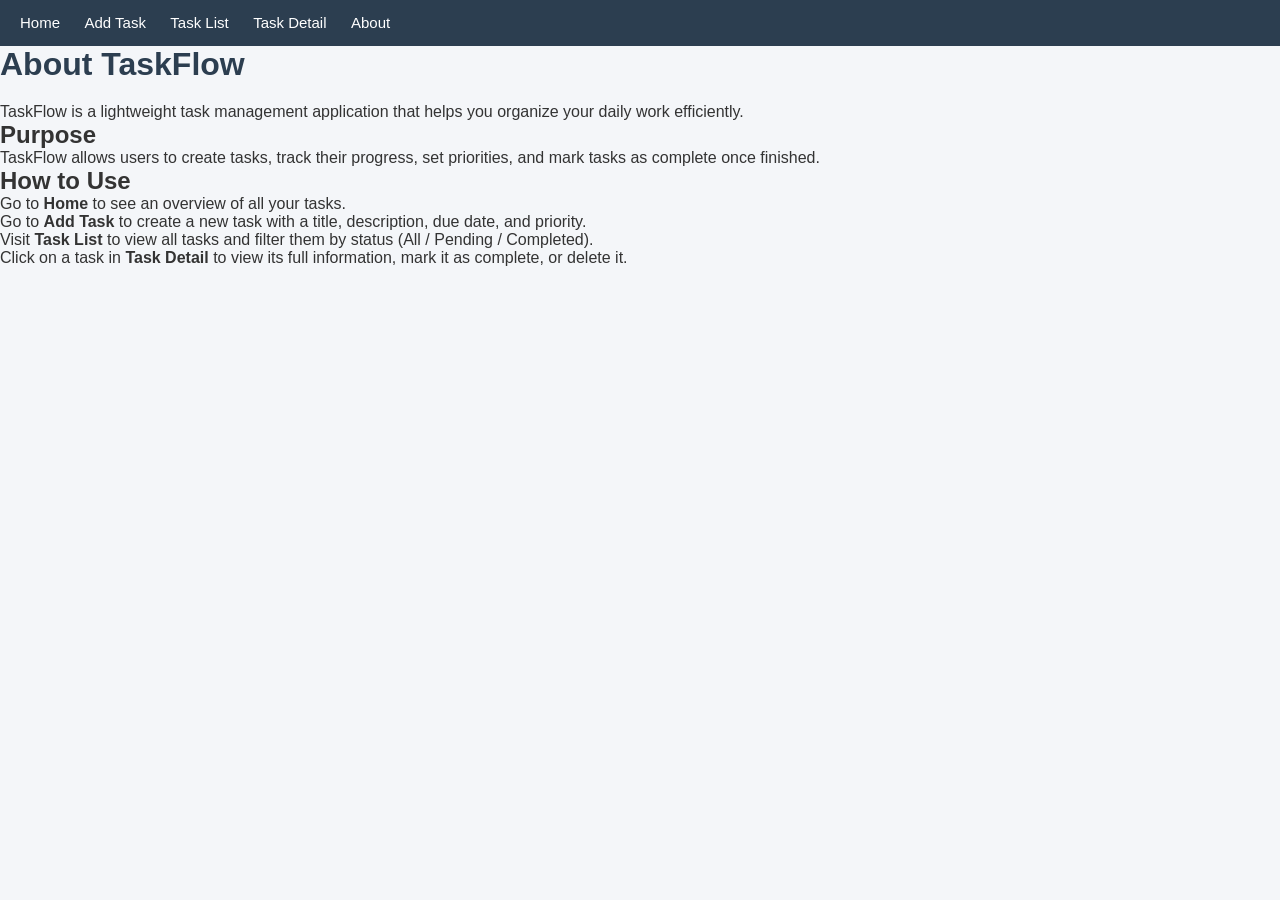
==== about.html @ 58b8dac6 "Add about.html page and update Table 1 - MuhammadAhmad-n17" ====
<!doctype html>
<html lang="en">
  <head>
    <meta charset="UTF-8" />
    <title>About - TaskFlow</title>
    <link rel="stylesheet" href="style.css" />
  </head>
  <body>
    <nav>
      <a href="index.html">Home</a>
      <a href="add-task.html">Add Task</a>
      <a href="task-list.html">Task List</a>
      <a href="task-detail.html">Task Detail</a>
      <a href="about.html">About</a>
    </nav>
    <h1>About TaskFlow</h1>
    <p>
      TaskFlow is a lightweight task management application that helps you
      organize your daily work efficiently.
    </p>
    <h2>Purpose</h2>
    <p>
      TaskFlow allows users to create tasks, track their progress, set
      priorities, and mark tasks as complete once finished.
    </p>
    <h2>How to Use</h2>
    <ul>
      <li>Go to <strong>Home</strong> to see an overview of all your tasks.</li>
      <li>
        Go to <strong>Add Task</strong> to create a new task with a title,
        description, due date, and priority.
      </li>
      <li>
        Visit <strong>Task List</strong> to view all tasks and filter them by
        status (All / Pending / Completed).
      </li>
      <li>
        Click on a task in <strong>Task Detail</strong> to view its full
        information, mark it as complete, or delete it.
      </li>
    </ul>
  </body>
</html>
---- style.css ----
* {
  margin: 0;
  padding: 0;
  box-sizing: border-box;
}

body {
  font-family: Arial, sans-serif;
  background-color: #f4f6f9;
  color: #333;
}

nav {
  background-color: #2c3e50;
  padding: 14px 20px;
}

nav a {
  color: white;
  text-decoration: none;
  margin-right: 20px;
  font-size: 15px;
}

nav a:hover {
  text-decoration: underline;
}

.container {
  max-width: 900px;
  margin: 40px auto;
  padding: 20px;
  background: white;
  border-radius: 8px;
  box-shadow: 0 2px 8px rgba(0,0,0,0.1);
}

h1 {
  color: #2c3e50;
  margin-bottom: 20px;
}

table {
  width: 100%;
  border-collapse: collapse;
  margin-top: 20px;
}

th, td {
  border: 1px solid #ddd;
  padding: 10px;
  text-align: left;
}

th {
  background-color: #2c3e50;
  color: white;
}

.btn {
  display: inline-block;
  padding: 8px 16px;
  background-color: #2c3e50;
  color: white;
  border-radius: 4px;
  text-decoration: none;
  margin-top: 10px;
}
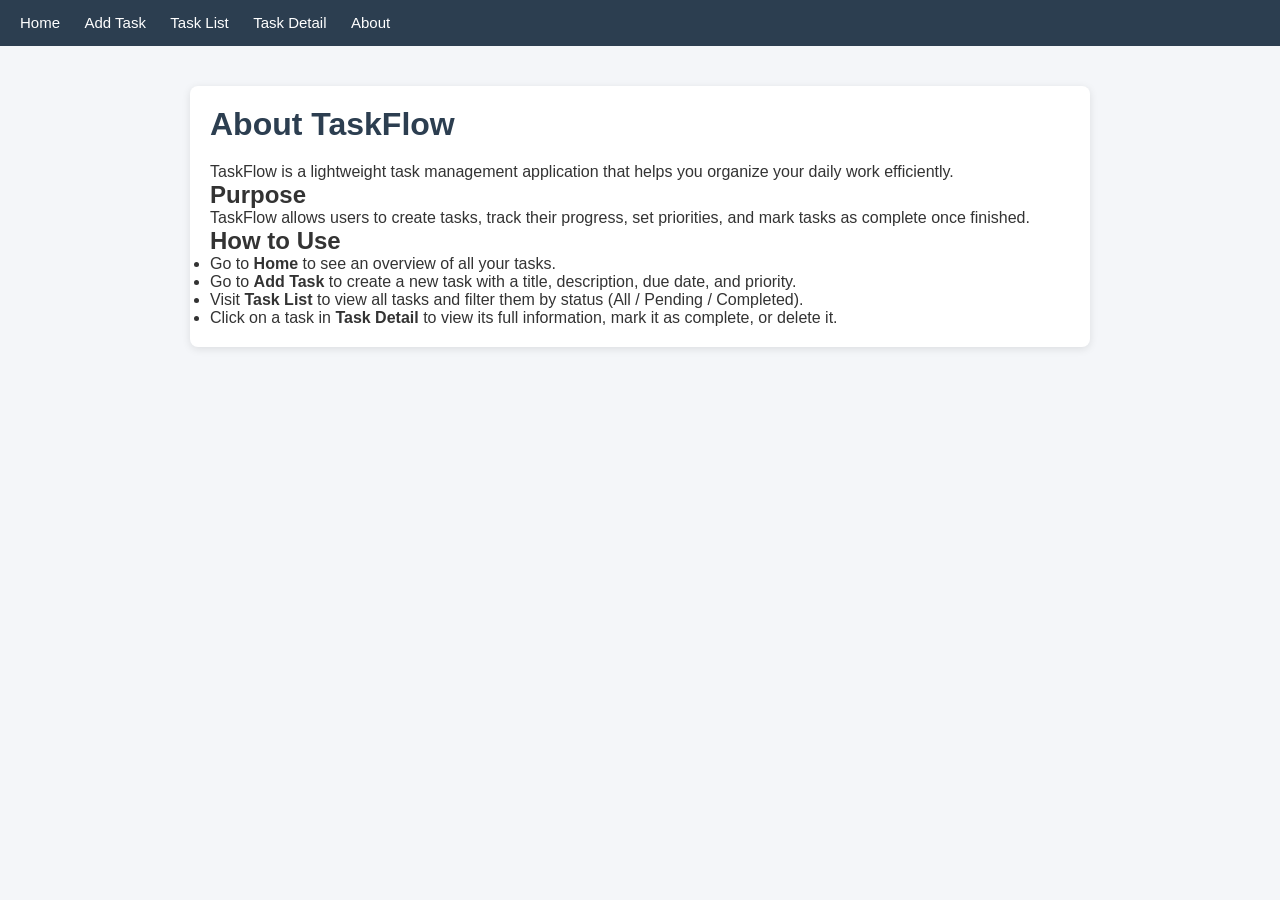
==== commit 7d29e7a9: "Wrap about page content in shared container div" ====
--- a/about.html
+++ b/about.html
@@ -13,31 +13,35 @@
       <a href="task-detail.html">Task Detail</a>
       <a href="about.html">About</a>
     </nav>
-    <h1>About TaskFlow</h1>
-    <p>
-      TaskFlow is a lightweight task management application that helps you
-      organize your daily work efficiently.
-    </p>
-    <h2>Purpose</h2>
-    <p>
-      TaskFlow allows users to create tasks, track their progress, set
-      priorities, and mark tasks as complete once finished.
-    </p>
-    <h2>How to Use</h2>
-    <ul>
-      <li>Go to <strong>Home</strong> to see an overview of all your tasks.</li>
-      <li>
-        Go to <strong>Add Task</strong> to create a new task with a title,
-        description, due date, and priority.
-      </li>
-      <li>
-        Visit <strong>Task List</strong> to view all tasks and filter them by
-        status (All / Pending / Completed).
-      </li>
-      <li>
-        Click on a task in <strong>Task Detail</strong> to view its full
-        information, mark it as complete, or delete it.
-      </li>
-    </ul>
+    <div class="container">
+      <h1>About TaskFlow</h1>
+      <p>
+        TaskFlow is a lightweight task management application that helps you
+        organize your daily work efficiently.
+      </p>
+      <h2>Purpose</h2>
+      <p>
+        TaskFlow allows users to create tasks, track their progress, set
+        priorities, and mark tasks as complete once finished.
+      </p>
+      <h2>How to Use</h2>
+      <ul>
+        <li>
+          Go to <strong>Home</strong> to see an overview of all your tasks.
+        </li>
+        <li>
+          Go to <strong>Add Task</strong> to create a new task with a title,
+          description, due date, and priority.
+        </li>
+        <li>
+          Visit <strong>Task List</strong> to view all tasks and filter them by
+          status (All / Pending / Completed).
+        </li>
+        <li>
+          Click on a task in <strong>Task Detail</strong> to view its full
+          information, mark it as complete, or delete it.
+        </li>
+      </ul>
+    </div>
   </body>
 </html>
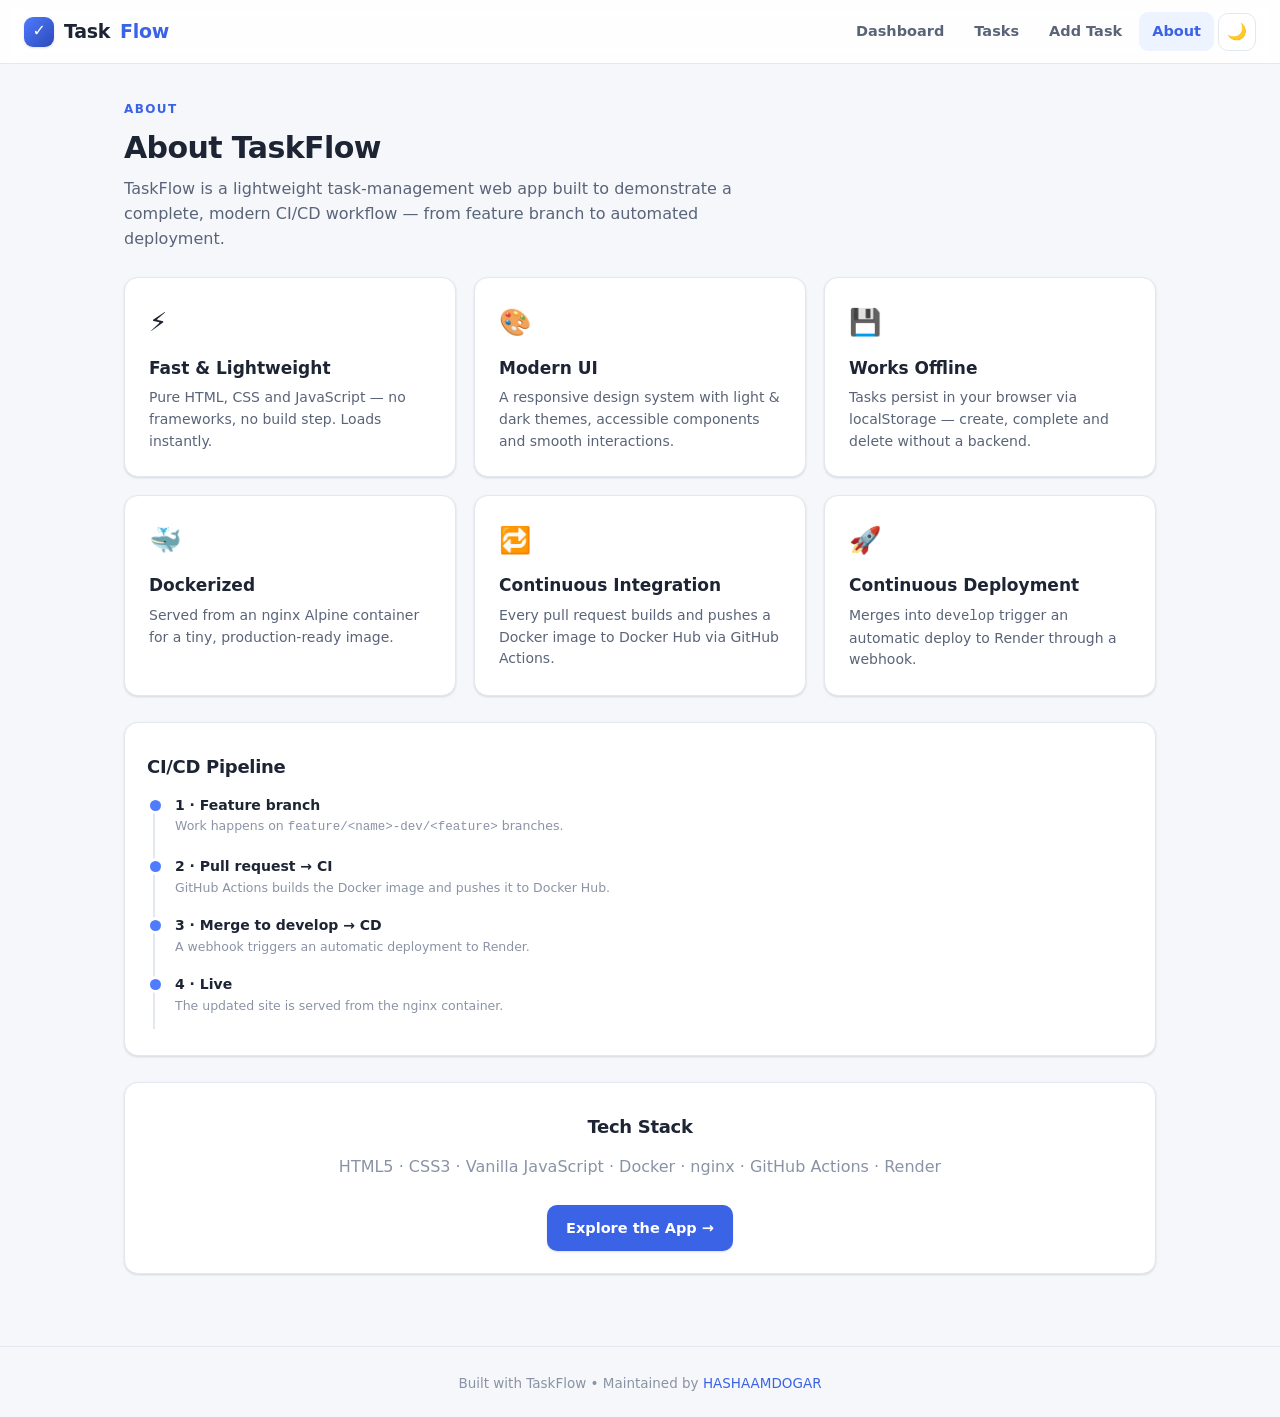
==== commit 17432f2c: "Redesign TaskFlow into a modern, professional web app - New responsive design system (style.css) wit" ====
--- a/about.html
+++ b/about.html
@@ -1,47 +1,62 @@
-<!doctype html>
+<!DOCTYPE html>
 <html lang="en">
-  <head>
-    <meta charset="UTF-8" />
-    <title>About - TaskFlow</title>
-    <link rel="stylesheet" href="style.css" />
-  </head>
-  <body>
-    <nav>
-      <a href="index.html">Home</a>
+<head>
+  <meta charset="UTF-8">
+  <meta name="viewport" content="width=device-width, initial-scale=1.0">
+  <meta name="description" content="About TaskFlow and its CI/CD pipeline.">
+  <title>TaskFlow — About</title>
+  <link rel="icon" href="data:image/svg+xml,<svg xmlns='http://www.w3.org/2000/svg' viewBox='0 0 100 100'><text y='.9em' font-size='90'>✅</text></svg>">
+  <link rel="stylesheet" href="style.css">
+</head>
+<body>
+  <nav class="navbar">
+    <a class="brand" href="index.html"><span class="logo">✓</span> Task<span><b>Flow</b></span></a>
+    <button class="nav-toggle" aria-label="Toggle navigation">☰</button>
+    <div class="nav-links">
+      <a href="index.html">Dashboard</a>
+      <a href="task-list.html">Tasks</a>
       <a href="add-task.html">Add Task</a>
-      <a href="task-list.html">Task List</a>
-      <a href="task-detail.html">Task Detail</a>
       <a href="about.html">About</a>
-    </nav>
-    <div class="container">
+      <button class="theme-toggle" aria-label="Toggle theme">🌙</button>
+    </div>
+  </nav>
+
+  <div class="container">
+    <div class="page-head">
+      <div class="eyebrow">About</div>
       <h1>About TaskFlow</h1>
-      <p>
-        TaskFlow is a lightweight task management application that helps you
-        organize your daily work efficiently.
-      </p>
-      <h2>Purpose</h2>
-      <p>
-        TaskFlow allows users to create tasks, track their progress, set
-        priorities, and mark tasks as complete once finished.
-      </p>
-      <h2>How to Use</h2>
-      <ul>
-        <li>
-          Go to <strong>Home</strong> to see an overview of all your tasks.
-        </li>
-        <li>
-          Go to <strong>Add Task</strong> to create a new task with a title,
-          description, due date, and priority.
-        </li>
-        <li>
-          Visit <strong>Task List</strong> to view all tasks and filter them by
-          status (All / Pending / Completed).
-        </li>
-        <li>
-          Click on a task in <strong>Task Detail</strong> to view its full
-          information, mark it as complete, or delete it.
-        </li>
+      <p>TaskFlow is a lightweight task-management web app built to demonstrate a complete, modern CI/CD workflow — from feature branch to automated deployment.</p>
+    </div>
+
+    <div class="feature-grid">
+      <div class="card feature"><div class="ico">⚡</div><h3>Fast & Lightweight</h3><p>Pure HTML, CSS and JavaScript — no frameworks, no build step. Loads instantly.</p></div>
+      <div class="card feature"><div class="ico">🎨</div><h3>Modern UI</h3><p>A responsive design system with light & dark themes, accessible components and smooth interactions.</p></div>
+      <div class="card feature"><div class="ico">💾</div><h3>Works Offline</h3><p>Tasks persist in your browser via localStorage — create, complete and delete without a backend.</p></div>
+      <div class="card feature"><div class="ico">🐳</div><h3>Dockerized</h3><p>Served from an nginx Alpine container for a tiny, production-ready image.</p></div>
+      <div class="card feature"><div class="ico">🔁</div><h3>Continuous Integration</h3><p>Every pull request builds and pushes a Docker image to Docker Hub via GitHub Actions.</p></div>
+      <div class="card feature"><div class="ico">🚀</div><h3>Continuous Deployment</h3><p>Merges into <code>develop</code> trigger an automatic deploy to Render through a webhook.</p></div>
+    </div>
+
+    <div class="card" style="margin-top:26px">
+      <h2 class="section-title">CI/CD Pipeline</h2>
+      <ul class="timeline">
+        <li><div class="t">1 · Feature branch</div><div class="d">Work happens on <code>feature/&lt;name&gt;-dev/&lt;feature&gt;</code> branches.</div></li>
+        <li><div class="t">2 · Pull request → CI</div><div class="d">GitHub Actions builds the Docker image and pushes it to Docker Hub.</div></li>
+        <li><div class="t">3 · Merge to develop → CD</div><div class="d">A webhook triggers an automatic deployment to Render.</div></li>
+        <li><div class="t">4 · Live</div><div class="d">The updated site is served from the nginx container.</div></li>
       </ul>
     </div>
-  </body>
+
+    <div class="card" style="margin-top:26px;text-align:center">
+      <h2 class="section-title">Tech Stack</h2>
+      <p class="muted">HTML5 · CSS3 · Vanilla JavaScript · Docker · nginx · GitHub Actions · Render</p>
+      <br>
+      <a class="btn" href="task-list.html">Explore the App →</a>
+    </div>
+  </div>
+
+  <footer>Built with TaskFlow • Maintained by <a href="https://github.com/HASHAAMDOGAR">HASHAAMDOGAR</a></footer>
+
+  <script src="app.js"></script>
+</body>
 </html>
--- a/style.css
+++ b/style.css
@@ -1,68 +1,363 @@
-* {
-  margin: 0;
-  padding: 0;
-  box-sizing: border-box;
-}
+/* ============================================================
+   TaskFlow — Design System
+   A modern, responsive, accessible UI theme.
+   ============================================================ */
+
+:root {
+  /* Brand palette */
+  --brand-50:  #eef4ff;
+  --brand-100: #d9e6ff;
+  --brand-300: #8fb4ff;
+  --brand-500: #4f7cff;
+  --brand-600: #3b63e6;
+  --brand-700: #2c49b8;
+
+  /* Neutrals */
+  --bg:        #f5f7fb;
+  --surface:   #ffffff;
+  --surface-2: #f0f3f9;
+  --border:    #e3e8f0;
+  --text:      #1d2433;
+  --text-soft: #5a6478;
+  --text-mute: #8a93a6;
+
+  /* Status */
+  --success: #1eaf6b;
+  --success-bg: #e4f7ee;
+  --warning: #e6951c;
+  --warning-bg: #fdf2dd;
+  --danger:  #e1483b;
+  --danger-bg: #fce8e6;
+  --info:    #3b82f6;
+  --info-bg: #e6f0ff;
+
+  /* Shape & depth */
+  --radius:    14px;
+  --radius-sm: 9px;
+  --shadow-sm: 0 1px 2px rgba(16, 24, 40, .06), 0 1px 3px rgba(16, 24, 40, .08);
+  --shadow-md: 0 6px 18px rgba(16, 24, 40, .08);
+  --shadow-lg: 0 18px 40px rgba(16, 24, 40, .14);
+
+  --maxw: 1080px;
+  --nav-h: 64px;
+}
+
+/* Dark theme */
+html[data-theme="dark"] {
+  --bg:        #0e1320;
+  --surface:   #161d2e;
+  --surface-2: #1d2538;
+  --border:    #2a3450;
+  --text:      #eef1f7;
+  --text-soft: #aab3c7;
+  --text-mute: #7e889e;
+  --brand-50:  #1a2236;
+  --shadow-sm: 0 1px 2px rgba(0,0,0,.4);
+  --shadow-md: 0 6px 18px rgba(0,0,0,.45);
+  --shadow-lg: 0 18px 40px rgba(0,0,0,.55);
+}
+
+* { margin: 0; padding: 0; box-sizing: border-box; }
+
+html { scroll-behavior: smooth; }
 
 body {
-  font-family: Arial, sans-serif;
-  background-color: #f4f6f9;
-  color: #333;
-}
-
-nav {
-  background-color: #2c3e50;
-  padding: 14px 20px;
-}
-
-nav a {
-  color: white;
+  font-family: "Segoe UI", system-ui, -apple-system, Roboto, Helvetica, Arial, sans-serif;
+  background: var(--bg);
+  color: var(--text);
+  line-height: 1.55;
+  -webkit-font-smoothing: antialiased;
+  transition: background .25s ease, color .25s ease;
+}
+
+/* ---------------- Navbar ---------------- */
+.navbar {
+  position: sticky;
+  top: 0;
+  z-index: 50;
+  height: var(--nav-h);
+  display: flex;
+  align-items: center;
+  gap: 24px;
+  padding: 0 24px;
+  background: color-mix(in srgb, var(--surface) 88%, transparent);
+  backdrop-filter: saturate(160%) blur(10px);
+  border-bottom: 1px solid var(--border);
+}
+
+.brand {
+  display: flex;
+  align-items: center;
+  gap: 10px;
+  font-weight: 800;
+  font-size: 19px;
+  color: var(--text);
   text-decoration: none;
-  margin-right: 20px;
-  font-size: 15px;
-}
-
-nav a:hover {
-  text-decoration: underline;
-}
-
-.container {
-  max-width: 900px;
-  margin: 40px auto;
+  letter-spacing: -.3px;
+}
+.brand .logo {
+  width: 30px; height: 30px;
+  display: grid; place-items: center;
+  border-radius: 9px;
+  background: linear-gradient(135deg, var(--brand-500), var(--brand-700));
+  color: #fff; font-size: 16px;
+  box-shadow: var(--shadow-sm);
+}
+.brand span b { color: var(--brand-600); }
+
+.nav-links { display: flex; gap: 4px; margin-left: auto; align-items: center; }
+.nav-links a {
+  color: var(--text-soft);
+  text-decoration: none;
+  font-size: 14.5px;
+  font-weight: 600;
+  padding: 8px 13px;
+  border-radius: 9px;
+  transition: background .15s, color .15s;
+}
+.nav-links a:hover { background: var(--surface-2); color: var(--text); }
+.nav-links a.active { background: var(--brand-50); color: var(--brand-600); }
+html[data-theme="dark"] .nav-links a.active { color: var(--brand-300); }
+
+.theme-toggle {
+  width: 38px; height: 38px;
+  border: 1px solid var(--border);
+  background: var(--surface);
+  border-radius: 10px;
+  cursor: pointer;
+  font-size: 16px;
+  display: grid; place-items: center;
+  color: var(--text);
+  transition: background .15s, transform .15s;
+}
+.theme-toggle:hover { background: var(--surface-2); transform: translateY(-1px); }
+
+.nav-toggle { display: none; background: none; border: 0; color: var(--text); font-size: 22px; cursor: pointer; }
+
+/* ---------------- Layout ---------------- */
+.container { max-width: var(--maxw); margin: 0 auto; padding: 36px 24px 72px; }
+
+.page-head { margin-bottom: 26px; }
+.page-head .eyebrow {
+  text-transform: uppercase; letter-spacing: 1.4px; font-size: 12px;
+  font-weight: 700; color: var(--brand-600);
+}
+html[data-theme="dark"] .page-head .eyebrow { color: var(--brand-300); }
+.page-head h1 { font-size: 30px; letter-spacing: -.6px; margin: 6px 0 6px; }
+.page-head p { color: var(--text-soft); max-width: 60ch; }
+
+/* ---------------- Hero ---------------- */
+.hero {
+  position: relative;
+  overflow: hidden;
+  border-radius: 22px;
+  padding: 54px 40px;
+  color: #fff;
+  background: radial-gradient(1200px 400px at 80% -20%, #6f93ff 0%, transparent 60%),
+              linear-gradient(135deg, var(--brand-600), var(--brand-700));
+  box-shadow: var(--shadow-lg);
+  margin-bottom: 34px;
+}
+.hero h1 { font-size: 40px; line-height: 1.1; letter-spacing: -1px; max-width: 16ch; }
+.hero p { margin-top: 14px; font-size: 17px; color: rgba(255,255,255,.9); max-width: 52ch; }
+.hero .actions { margin-top: 26px; display: flex; gap: 12px; flex-wrap: wrap; }
+.hero .glow {
+  position: absolute; right: -80px; bottom: -120px;
+  width: 360px; height: 360px; border-radius: 50%;
+  background: rgba(255,255,255,.12); filter: blur(10px);
+}
+
+/* ---------------- Buttons ---------------- */
+.btn {
+  display: inline-flex; align-items: center; gap: 8px;
+  padding: 11px 18px;
+  background: var(--brand-600);
+  color: #fff;
+  border: 1px solid transparent;
+  border-radius: 10px;
+  font-size: 14.5px; font-weight: 600;
+  text-decoration: none; cursor: pointer;
+  transition: transform .12s, box-shadow .15s, background .15s;
+  box-shadow: var(--shadow-sm);
+}
+.btn:hover { background: var(--brand-700); transform: translateY(-1px); box-shadow: var(--shadow-md); }
+.btn:active { transform: translateY(0); }
+.btn.secondary { background: var(--surface); color: var(--text); border-color: var(--border); }
+.btn.secondary:hover { background: var(--surface-2); }
+.btn.ghost { background: rgba(255,255,255,.14); color: #fff; }
+.btn.ghost:hover { background: rgba(255,255,255,.24); }
+.btn.danger { background: var(--danger); }
+.btn.danger:hover { background: #c33; }
+.btn.sm { padding: 7px 12px; font-size: 13px; }
+
+/* ---------------- Cards & stats ---------------- */
+.card {
+  background: var(--surface);
+  border: 1px solid var(--border);
+  border-radius: var(--radius);
+  padding: 22px;
+  box-shadow: var(--shadow-sm);
+}
+
+.stats-grid {
+  display: grid;
+  grid-template-columns: repeat(4, 1fr);
+  gap: 18px;
+  margin-bottom: 30px;
+}
+.stat {
+  background: var(--surface);
+  border: 1px solid var(--border);
+  border-radius: var(--radius);
   padding: 20px;
-  background: white;
-  border-radius: 8px;
-  box-shadow: 0 2px 8px rgba(0,0,0,0.1);
-}
-
-h1 {
-  color: #2c3e50;
-  margin-bottom: 20px;
-}
-
-table {
-  width: 100%;
-  border-collapse: collapse;
-  margin-top: 20px;
-}
-
-th, td {
-  border: 1px solid #ddd;
-  padding: 10px;
-  text-align: left;
-}
-
-th {
-  background-color: #2c3e50;
-  color: white;
-}
-
-.btn {
-  display: inline-block;
-  padding: 8px 16px;
-  background-color: #2c3e50;
-  color: white;
-  border-radius: 4px;
-  text-decoration: none;
-  margin-top: 10px;
-}+  box-shadow: var(--shadow-sm);
+  transition: transform .15s, box-shadow .15s;
+}
+.stat:hover { transform: translateY(-3px); box-shadow: var(--shadow-md); }
+.stat .ico {
+  width: 42px; height: 42px; border-radius: 11px;
+  display: grid; place-items: center; font-size: 20px; margin-bottom: 14px;
+}
+.stat .ico.blue   { background: var(--info-bg);    color: var(--info); }
+.stat .ico.amber  { background: var(--warning-bg); color: var(--warning); }
+.stat .ico.green  { background: var(--success-bg); color: var(--success); }
+.stat .ico.red    { background: var(--danger-bg);  color: var(--danger); }
+.stat .num { font-size: 30px; font-weight: 800; letter-spacing: -1px; }
+.stat .label { color: var(--text-soft); font-size: 13.5px; font-weight: 600; }
+.stat .bar { height: 6px; border-radius: 99px; background: var(--surface-2); margin-top: 12px; overflow: hidden; }
+.stat .bar > i { display: block; height: 100%; border-radius: 99px; background: var(--brand-500); }
+
+/* ---------------- Toolbar ---------------- */
+.toolbar {
+  display: flex; gap: 12px; flex-wrap: wrap; align-items: center;
+  margin-bottom: 18px;
+}
+.search {
+  position: relative; flex: 1; min-width: 220px;
+}
+.search input {
+  width: 100%; padding: 11px 14px 11px 40px;
+  border: 1px solid var(--border); border-radius: 10px;
+  background: var(--surface); color: var(--text); font-size: 14.5px;
+}
+.search::before {
+  content: "🔍"; position: absolute; left: 13px; top: 50%;
+  transform: translateY(-50%); font-size: 14px; opacity: .6;
+}
+.search input:focus { outline: none; border-color: var(--brand-500); box-shadow: 0 0 0 3px var(--brand-50); }
+
+.filters { display: flex; gap: 8px; flex-wrap: wrap; }
+.chip {
+  padding: 9px 15px; border: 1px solid var(--border);
+  background: var(--surface); color: var(--text-soft);
+  border-radius: 99px; font-size: 13.5px; font-weight: 600; cursor: pointer;
+  transition: all .15s;
+}
+.chip:hover { background: var(--surface-2); }
+.chip.active { background: var(--brand-600); color: #fff; border-color: var(--brand-600); }
+
+/* ---------------- Table ---------------- */
+.table-wrap { background: var(--surface); border: 1px solid var(--border); border-radius: var(--radius); overflow: hidden; box-shadow: var(--shadow-sm); }
+table { width: 100%; border-collapse: collapse; }
+thead th {
+  background: var(--surface-2); color: var(--text-soft);
+  text-align: left; font-size: 12.5px; text-transform: uppercase;
+  letter-spacing: .6px; padding: 14px 18px; font-weight: 700;
+}
+tbody td { padding: 15px 18px; border-top: 1px solid var(--border); font-size: 14.5px; }
+tbody tr { transition: background .12s; }
+tbody tr:hover { background: var(--surface-2); }
+tbody td a { color: var(--brand-600); text-decoration: none; font-weight: 600; }
+html[data-theme="dark"] tbody td a { color: var(--brand-300); }
+tbody td a:hover { text-decoration: underline; }
+
+/* ---------------- Badges ---------------- */
+.badge {
+  display: inline-flex; align-items: center; gap: 6px;
+  padding: 4px 11px; border-radius: 99px;
+  font-size: 12.5px; font-weight: 700;
+}
+.badge::before { content: ""; width: 7px; height: 7px; border-radius: 50%; background: currentColor; }
+.badge.pending   { background: var(--warning-bg); color: var(--warning); }
+.badge.completed { background: var(--success-bg); color: var(--success); }
+.badge.high   { background: var(--danger-bg);  color: var(--danger); }
+.badge.medium { background: var(--warning-bg); color: var(--warning); }
+.badge.low    { background: var(--info-bg);    color: var(--info); }
+
+/* ---------------- Forms ---------------- */
+.form-grid { display: grid; grid-template-columns: 1fr 1fr; gap: 18px; }
+.field { display: flex; flex-direction: column; gap: 7px; }
+.field.full { grid-column: 1 / -1; }
+.field label { font-size: 13.5px; font-weight: 700; color: var(--text-soft); }
+.field input, .field select, .field textarea {
+  padding: 11px 13px; border: 1px solid var(--border); border-radius: 10px;
+  background: var(--surface); color: var(--text); font-size: 14.5px; font-family: inherit;
+}
+.field textarea { resize: vertical; min-height: 110px; }
+.field input:focus, .field select:focus, .field textarea:focus {
+  outline: none; border-color: var(--brand-500); box-shadow: 0 0 0 3px var(--brand-50);
+}
+.form-actions { display: flex; gap: 10px; margin-top: 22px; }
+
+/* ---------------- Detail view ---------------- */
+.detail-grid { display: grid; grid-template-columns: 2fr 1fr; gap: 22px; }
+.meta-list { list-style: none; display: flex; flex-direction: column; gap: 16px; }
+.meta-list li { display: flex; justify-content: space-between; align-items: center; gap: 12px; }
+.meta-list .k { color: var(--text-soft); font-size: 13.5px; font-weight: 600; }
+.progress { height: 9px; border-radius: 99px; background: var(--surface-2); overflow: hidden; }
+.progress > i { display: block; height: 100%; background: linear-gradient(90deg, var(--brand-500), var(--brand-600)); border-radius: 99px; }
+.timeline { list-style: none; position: relative; padding-left: 22px; }
+.timeline::before { content: ""; position: absolute; left: 6px; top: 4px; bottom: 4px; width: 2px; background: var(--border); }
+.timeline li { position: relative; padding: 0 0 18px 6px; }
+.timeline li::before { content: ""; position: absolute; left: -19px; top: 5px; width: 11px; height: 11px; border-radius: 50%; background: var(--brand-500); box-shadow: 0 0 0 3px var(--surface); }
+.timeline .t { font-weight: 600; font-size: 14px; }
+.timeline .d { color: var(--text-mute); font-size: 12.5px; }
+
+/* ---------------- Feature grid (about) ---------------- */
+.feature-grid { display: grid; grid-template-columns: repeat(3, 1fr); gap: 18px; margin-top: 24px; }
+.feature { padding: 24px; }
+.feature .ico { font-size: 26px; margin-bottom: 12px; }
+.feature h3 { font-size: 17px; margin-bottom: 6px; }
+.feature p { color: var(--text-soft); font-size: 14px; }
+
+/* ---------------- Misc ---------------- */
+.section-title { font-size: 18px; font-weight: 800; margin: 8px 0 14px; letter-spacing: -.3px; }
+.muted { color: var(--text-mute); }
+.empty { text-align: center; padding: 48px 20px; color: var(--text-mute); }
+.empty .big { font-size: 40px; margin-bottom: 10px; }
+
+.toast {
+  position: fixed; bottom: 24px; left: 50%; transform: translateX(-50%) translateY(20px);
+  background: var(--text); color: var(--bg);
+  padding: 13px 20px; border-radius: 12px; font-weight: 600; font-size: 14px;
+  box-shadow: var(--shadow-lg); opacity: 0; pointer-events: none;
+  transition: opacity .25s, transform .25s; z-index: 100;
+}
+.toast.show { opacity: 1; transform: translateX(-50%) translateY(0); }
+
+footer {
+  border-top: 1px solid var(--border);
+  padding: 26px 24px; text-align: center;
+  color: var(--text-mute); font-size: 13.5px;
+}
+footer a { color: var(--brand-600); text-decoration: none; }
+
+/* ---------------- Responsive ---------------- */
+@media (max-width: 860px) {
+  .stats-grid { grid-template-columns: repeat(2, 1fr); }
+  .detail-grid, .form-grid, .feature-grid { grid-template-columns: 1fr; }
+  .hero { padding: 40px 26px; }
+  .hero h1 { font-size: 30px; }
+}
+@media (max-width: 620px) {
+  .nav-toggle { display: block; margin-left: auto; }
+  .nav-links {
+    position: absolute; top: var(--nav-h); left: 0; right: 0;
+    flex-direction: column; align-items: stretch; gap: 2px;
+    background: var(--surface); border-bottom: 1px solid var(--border);
+    padding: 10px; margin-left: 0; display: none;
+  }
+  .nav-links.open { display: flex; }
+  .stats-grid { grid-template-columns: 1fr; }
+  .theme-toggle { order: 3; }
+}
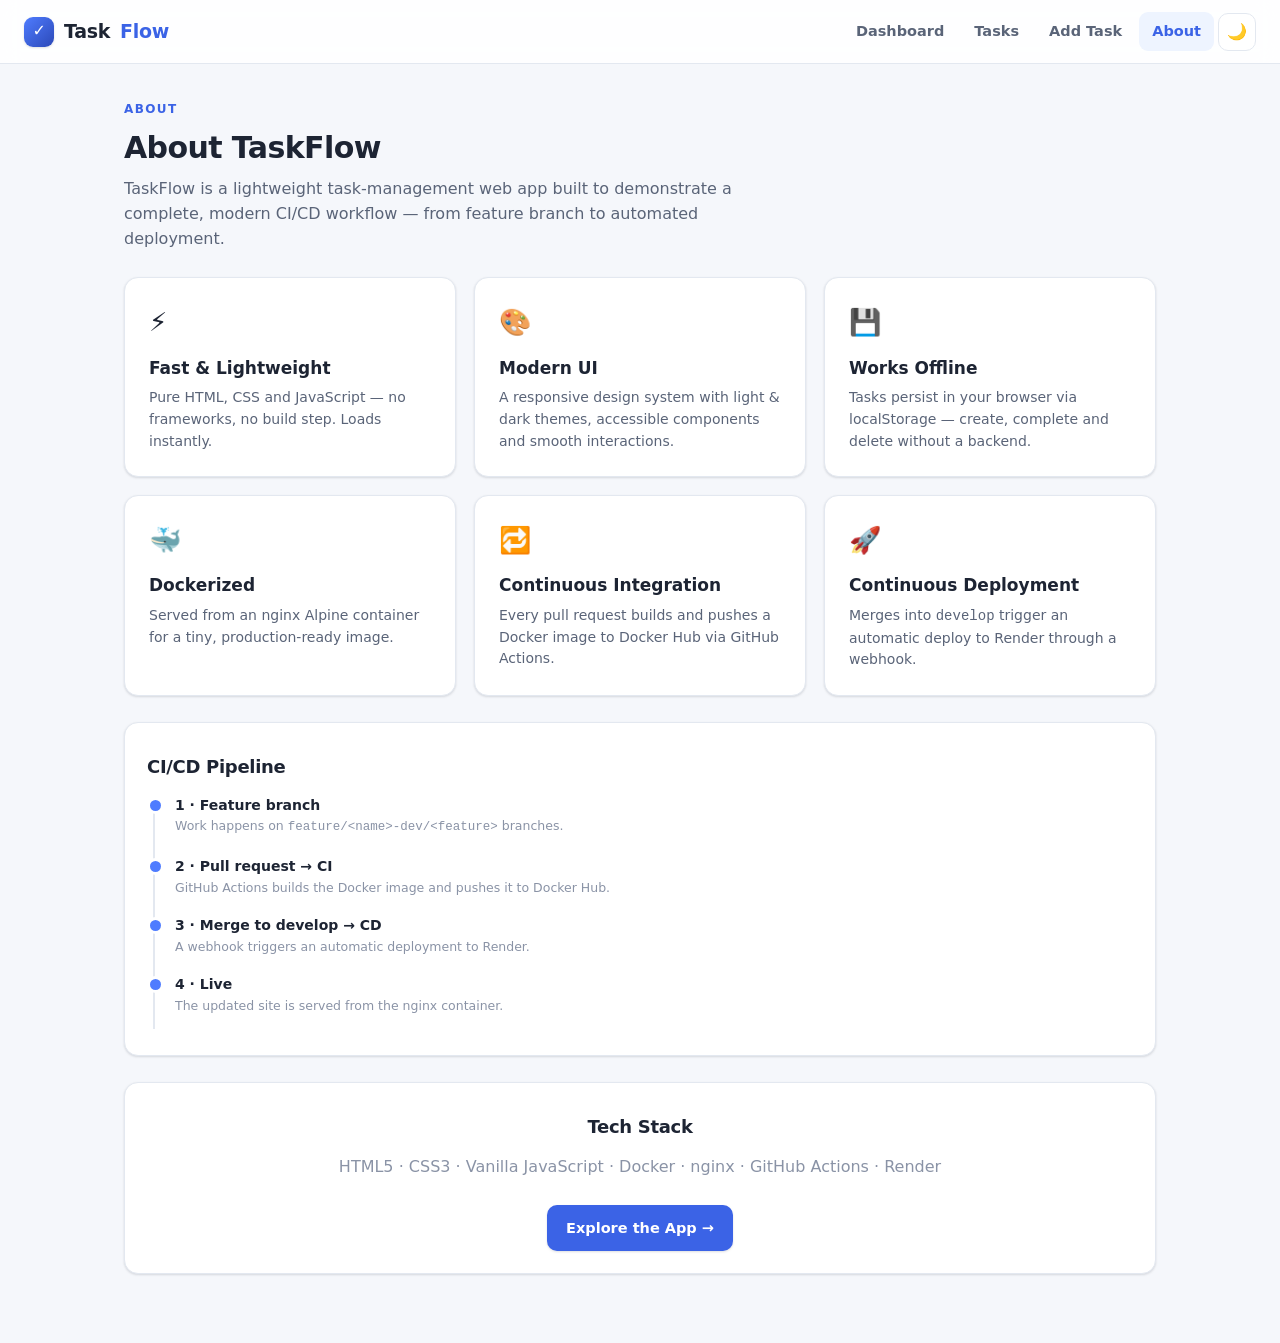
==== commit ad66979b: "Remove footer text from all pages Co-Authored-By: Claude Opus 4.8 (1M context) <noreply@anthropic.co" ====
--- a/about.html
+++ b/about.html
@@ -55,8 +55,6 @@
     </div>
   </div>
 
-  <footer>Built with TaskFlow • Maintained by <a href="https://github.com/HASHAAMDOGAR">HASHAAMDOGAR</a></footer>
-
   <script src="app.js"></script>
 </body>
 </html>
